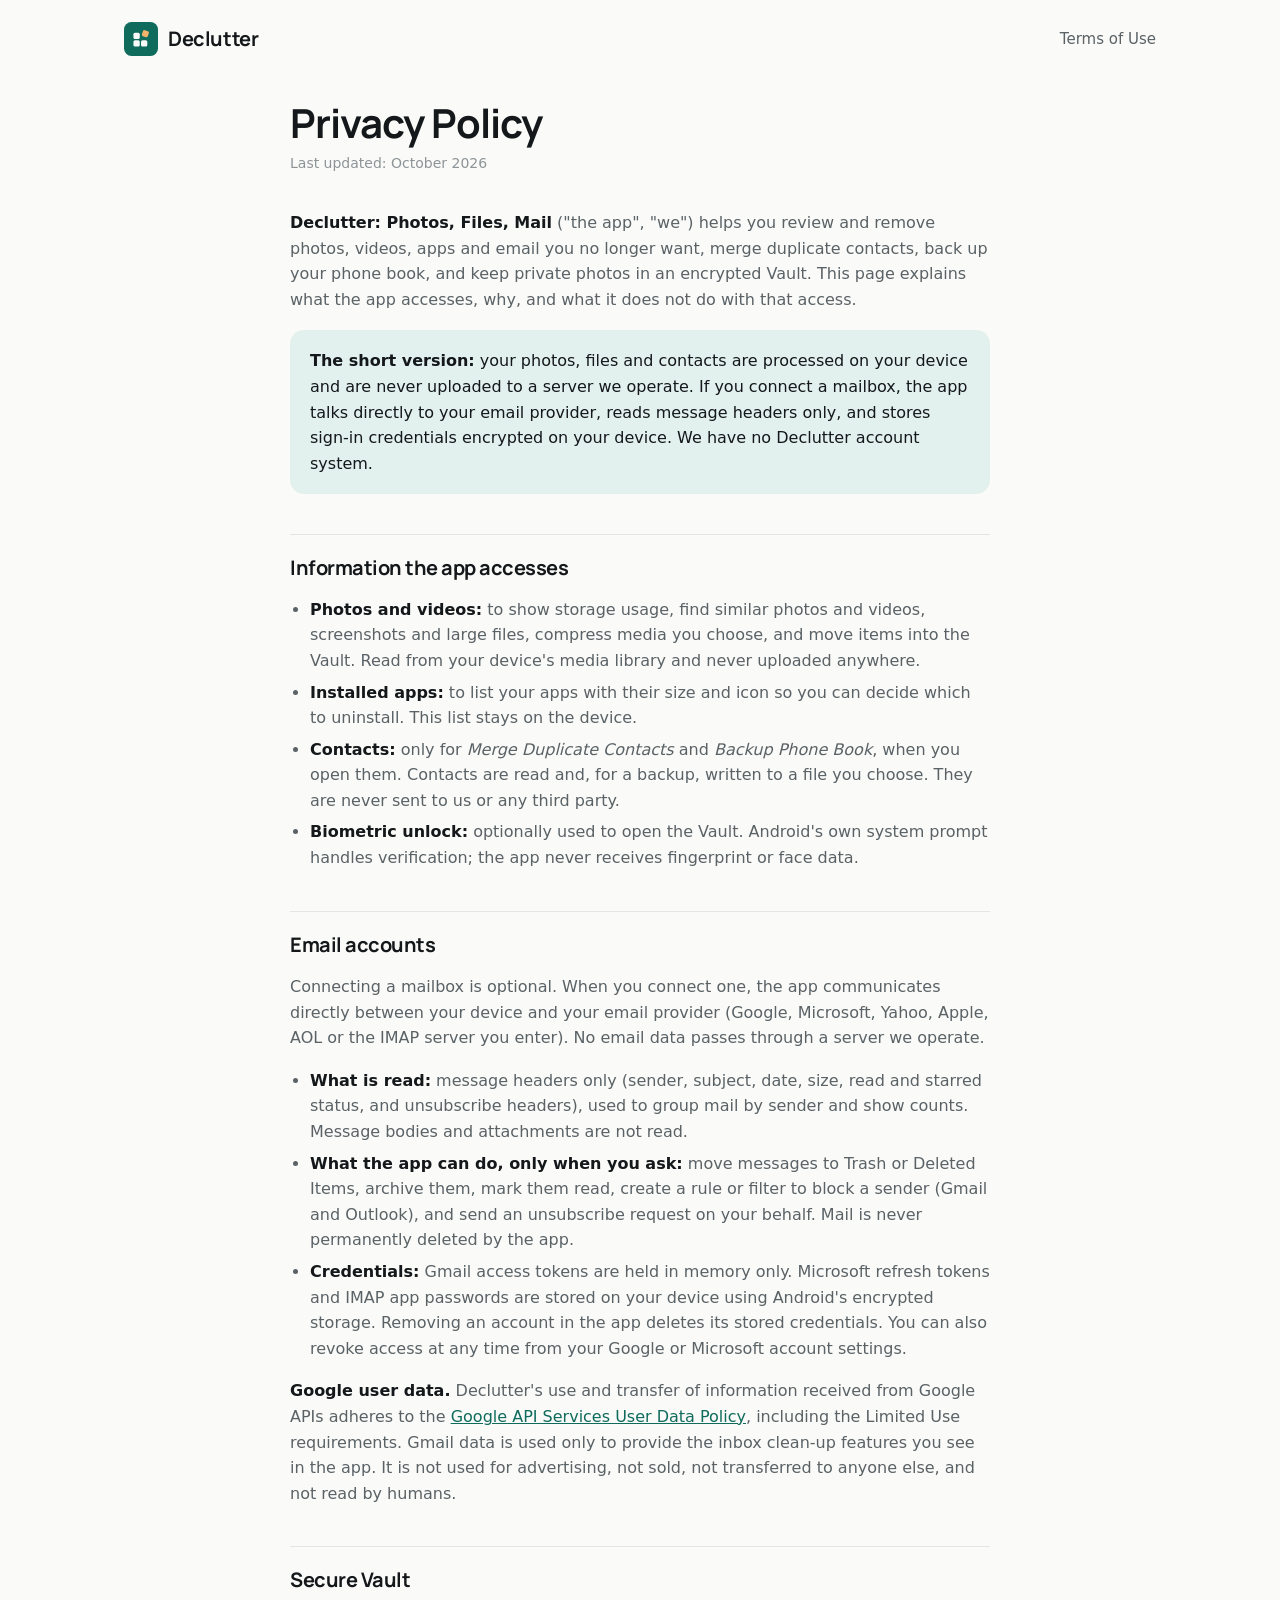
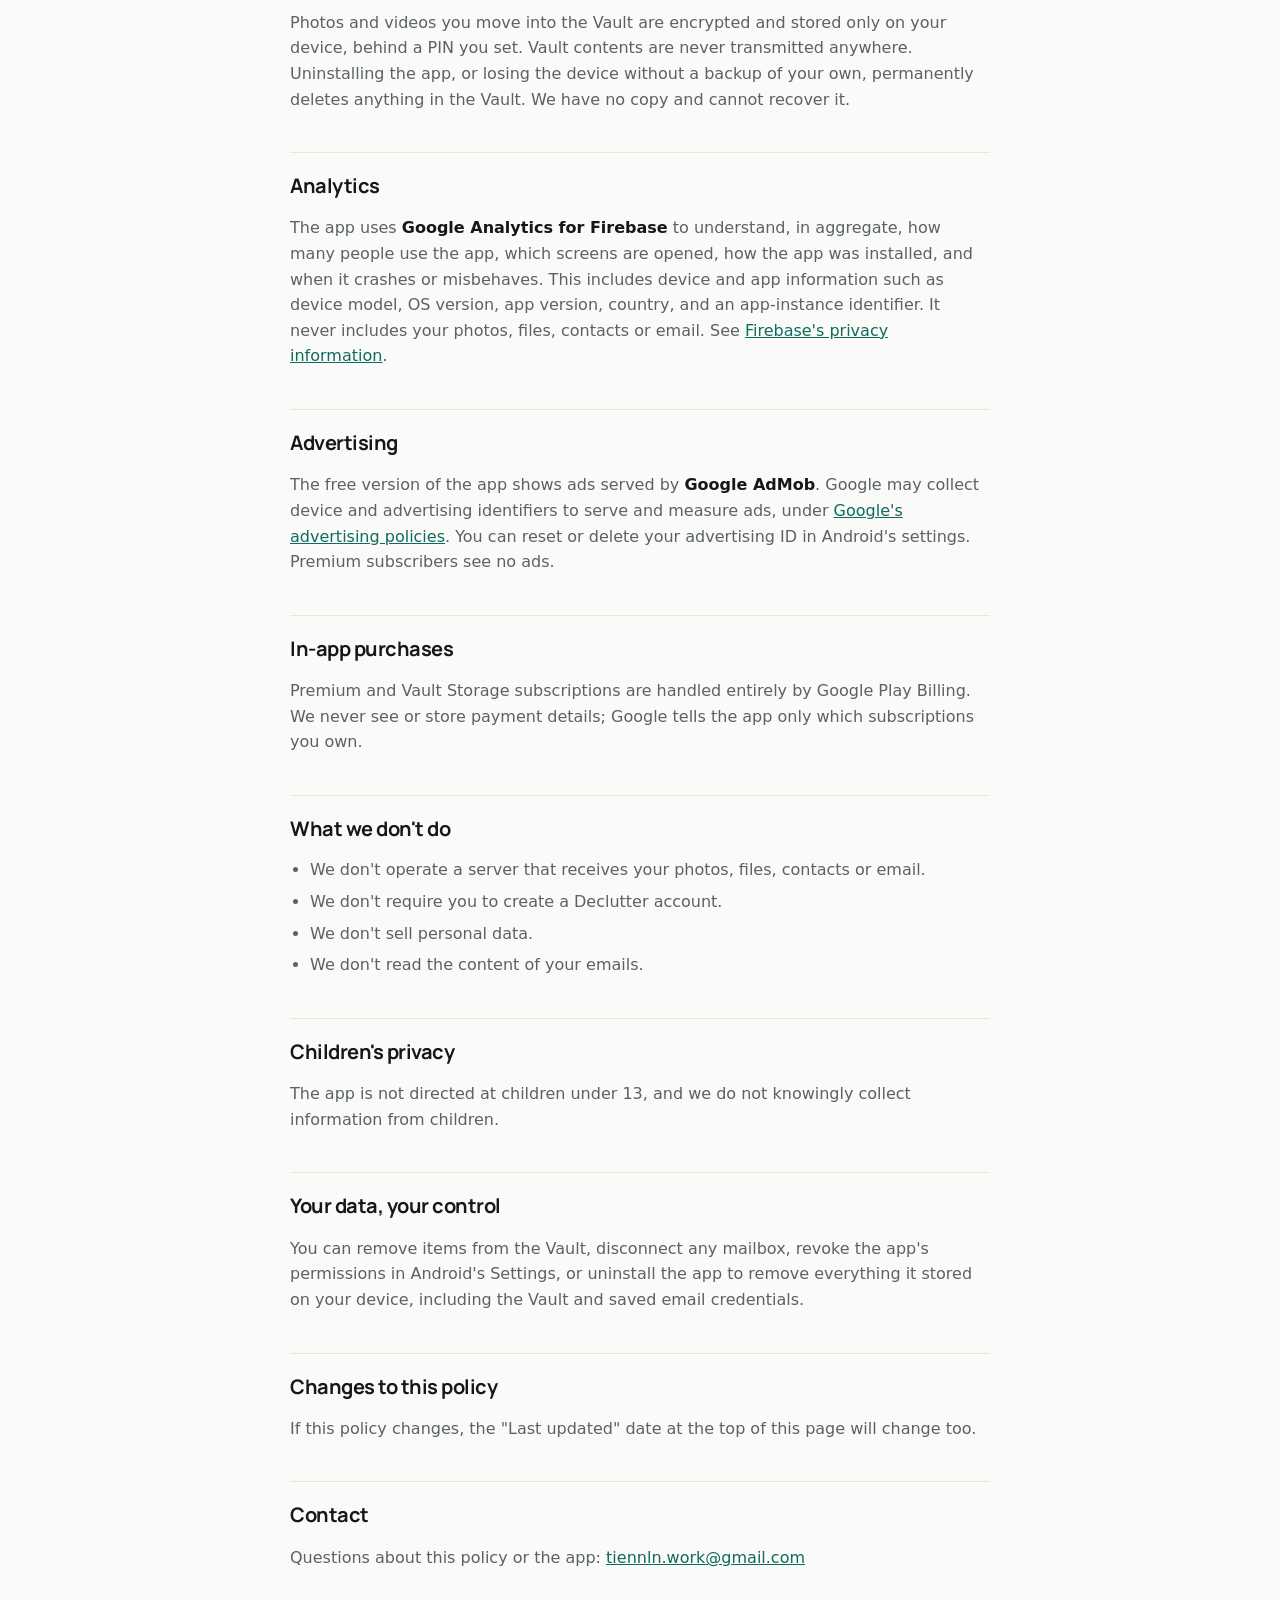
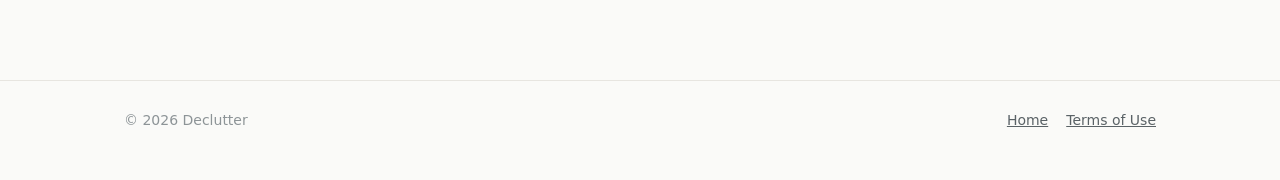
==== privacy/index.html @ a6dafead "Declutter landing page, privacy policy and terms Co-Authored-By: Claude Opus 5.5 <noreply@anthropic." ====
<!doctype html>
<html lang="en">
<head>
<meta charset="utf-8" />
<meta name="viewport" content="width=device-width, initial-scale=1" />
<title>Privacy Policy · Declutter</title>
<link rel="icon" href="/favicon.svg" type="image/svg+xml" />
<link rel="icon" href="/favicon-32.png" sizes="32x32" type="image/png" />
<link rel="apple-touch-icon" href="/apple-touch-icon.png" />
<link rel="stylesheet" href="/styles.css" />
</head>
<body>
<header class="wrap top">
  <a class="brand" href="/"><img src="/brand/mark.svg" alt="" /><span>Declutter</span></a>
  <nav><a href="/term-of-use">Terms of Use</a></nav>
</header>

<main class="wrap legal">
  <h1>Privacy Policy</h1>
  <p class="updated">Last updated: <!-- EDIT: set the actual publish date --> October 2026</p>

  <p><strong>Declutter: Photos, Files, Mail</strong> ("the app", "we") helps you review and remove
  photos, videos, apps and email you no longer want, merge duplicate contacts, back up your phone
  book, and keep private photos in an encrypted Vault. This page explains what the app accesses,
  why, and what it does not do with that access.</p>

  <div class="callout">
    <p><strong>The short version:</strong> your photos, files and contacts are processed on your
    device and are never uploaded to a server we operate. If you connect a mailbox, the app talks
    directly to your email provider, reads message headers only, and stores sign-in credentials
    encrypted on your device. We have no Declutter account system.</p>
  </div>

  <h2>Information the app accesses</h2>
  <ul>
    <li><strong>Photos and videos:</strong> to show storage usage, find similar photos and videos,
    screenshots and large files, compress media you choose, and move items into the Vault. Read
    from your device's media library and never uploaded anywhere.</li>
    <li><strong>Installed apps:</strong> to list your apps with their size and icon so you can
    decide which to uninstall. This list stays on the device.</li>
    <li><strong>Contacts:</strong> only for <em>Merge Duplicate Contacts</em> and <em>Backup
    Phone Book</em>, when you open them. Contacts are read and, for a backup, written to a file you
    choose. They are never sent to us or any third party.</li>
    <li><strong>Biometric unlock:</strong> optionally used to open the Vault. Android's own system
    prompt handles verification; the app never receives fingerprint or face data.</li>
  </ul>

  <h2>Email accounts</h2>
  <p>Connecting a mailbox is optional. When you connect one, the app communicates directly
  between your device and your email provider (Google, Microsoft, Yahoo, Apple, AOL or the IMAP
  server you enter). No email data passes through a server we operate.</p>
  <ul>
    <li><strong>What is read:</strong> message headers only (sender, subject, date, size, read and
    starred status, and unsubscribe headers), used to group mail by sender and show counts. Message
    bodies and attachments are not read.</li>
    <li><strong>What the app can do, only when you ask:</strong> move messages to Trash or Deleted
    Items, archive them, mark them read, create a rule or filter to block a sender (Gmail and
    Outlook), and send an unsubscribe request on your behalf. Mail is never permanently deleted by
    the app.</li>
    <li><strong>Credentials:</strong> Gmail access tokens are held in memory only. Microsoft
    refresh tokens and IMAP app passwords are stored on your device using Android's encrypted
    storage. Removing an account in the app deletes its stored credentials. You can also revoke
    access at any time from your Google or Microsoft account settings.</li>
  </ul>
  <p><strong>Google user data.</strong> Declutter's use and transfer of information received
  from Google APIs adheres to the
  <a href="https://developers.google.com/terms/api-services-user-data-policy" target="_blank" rel="noopener">Google
  API Services User Data Policy</a>, including the Limited Use requirements. Gmail data is used
  only to provide the inbox clean-up features you see in the app. It is not used for advertising,
  not sold, not transferred to anyone else, and not read by humans.</p>

  <h2>Secure Vault</h2>
  <p>Photos and videos you move into the Vault are encrypted and stored only on your device,
  behind a PIN you set. Vault contents are never transmitted anywhere. Uninstalling the app, or
  losing the device without a backup of your own, permanently deletes anything in the Vault. We
  have no copy and cannot recover it.</p>

  <h2>Analytics</h2>
  <p>The app uses <strong>Google Analytics for Firebase</strong> to understand, in aggregate, how
  many people use the app, which screens are opened, how the app was installed, and when it
  crashes or misbehaves. This includes device and app information such as device model, OS
  version, app version, country, and an app-instance identifier. It never includes your photos,
  files, contacts or email. See
  <a href="https://firebase.google.com/support/privacy" target="_blank" rel="noopener">Firebase's
  privacy information</a>.</p>

  <h2>Advertising</h2>
  <p>The free version of the app shows ads served by <strong>Google AdMob</strong>. Google may
  collect device and advertising identifiers to serve and measure ads, under
  <a href="https://policies.google.com/technologies/ads" target="_blank" rel="noopener">Google's
  advertising policies</a>. You can reset or delete your advertising ID in Android's settings.
  Premium subscribers see no ads.</p>

  <h2>In-app purchases</h2>
  <p>Premium and Vault Storage subscriptions are handled entirely by Google Play Billing. We never
  see or store payment details; Google tells the app only which subscriptions you own.</p>

  <h2>What we don't do</h2>
  <ul>
    <li>We don't operate a server that receives your photos, files, contacts or email.</li>
    <li>We don't require you to create a Declutter account.</li>
    <li>We don't sell personal data.</li>
    <li>We don't read the content of your emails.</li>
  </ul>

  <h2>Children's privacy</h2>
  <p>The app is not directed at children under 13, and we do not knowingly collect information
  from children.</p>

  <h2>Your data, your control</h2>
  <p>You can remove items from the Vault, disconnect any mailbox, revoke the app's permissions in
  Android's Settings, or uninstall the app to remove everything it stored on your device,
  including the Vault and saved email credentials.</p>

  <h2>Changes to this policy</h2>
  <p>If this policy changes, the "Last updated" date at the top of this page will change too.</p>

  <h2>Contact</h2>
  <p>Questions about this policy or the app:
  <a href="mailto:tiennln.work@gmail.com">tiennln.work@gmail.com</a></p>
</main>

<footer class="site">
  <div class="wrap">
    <span>&copy; 2026 Declutter</span>
    <span><a href="/">Home</a><a href="/term-of-use">Terms of Use</a></span>
  </div>
</footer>
</body>
</html>
---- styles.css ----
@font-face {
  font-family: "Manrope";
  src: url("/fonts/manrope.ttf") format("truetype");
  font-weight: 200 800;
  font-display: swap;
}

:root {
  --paper: #fafaf8;
  --paper-2: #f1efe9;
  --card: #ffffff;
  --ink-900: #14181a;
  --ink-600: #5a6266;
  --ink-400: #8d9497;
  --line: #e7e5e0;
  --teal: #0f6b5c;
  --teal-soft: #e3f1ee;
  --amber: #f2b36b;
  --amber-ink: #8a4e12;
  --display: "Manrope", ui-sans-serif, system-ui, sans-serif;
  --body: ui-sans-serif, system-ui, "Segoe UI", Roboto, "Helvetica Neue", Arial, sans-serif;
}
@media (prefers-color-scheme: dark) {
  :root {
    --paper: #121412;
    --paper-2: #181b19;
    --card: #1b1e1c;
    --ink-900: #f2f1ee;
    --ink-600: #aeb4b2;
    --ink-400: #7a807d;
    --line: #2a2d2a;
    --teal: #3fa88f;
    --teal-soft: #1e2e2a;
    --amber-ink: #f2b36b;
  }
}

* { box-sizing: border-box; }
html { -webkit-text-size-adjust: 100%; }
body {
  margin: 0;
  background: var(--paper);
  color: var(--ink-900);
  font-family: var(--body);
  font-size: 17px;
  line-height: 1.6;
}
img { max-width: 100%; display: block; }
a { color: var(--teal); }
a:focus-visible, .play:focus-visible { outline: 2px solid var(--teal); outline-offset: 3px; }

.wrap { max-width: 1080px; margin: 0 auto; padding: 0 24px; }

/* Header */
.top { display: flex; align-items: center; justify-content: space-between; padding-block: 22px; }
.brand { display: flex; align-items: center; gap: 10px; text-decoration: none; color: var(--ink-900); }
.brand img { width: 34px; height: 34px; }
.brand span { font-family: var(--display); font-weight: 700; font-size: 20px; letter-spacing: -0.02em; }
.top nav { display: flex; gap: 22px; font-size: 15px; }
.top nav a { color: var(--ink-600); text-decoration: none; }
.top nav a:hover { color: var(--ink-900); }

/* Type */
h1, h2, h3 { font-family: var(--display); letter-spacing: -0.025em; margin: 0; }
h1 { font-size: clamp(40px, 6vw, 64px); line-height: 1.04; font-weight: 700; }
h2 { font-size: clamp(28px, 3.6vw, 40px); line-height: 1.12; font-weight: 700; }
h3 { font-size: 19px; font-weight: 700; letter-spacing: -0.01em; }
.kicker {
  font-size: 13px; font-weight: 600; letter-spacing: 0.08em; text-transform: uppercase;
  color: var(--amber-ink); margin: 0 0 14px;
}
.lede { font-size: 19px; color: var(--ink-600); max-width: 36ch; margin: 22px 0 30px; }
p { margin: 0 0 14px; }
h2 + p { margin-top: 18px; }
.muted { color: var(--ink-600); }

/* Hero */
.hero { display: grid; grid-template-columns: 1.15fr 0.85fr; gap: 56px; align-items: center; padding-block: 48px 88px; }
.hero h1 em { font-style: normal; color: var(--teal); }
.cta-row { display: flex; align-items: center; gap: 18px; flex-wrap: wrap; }
.play img { height: 56px; width: auto; }
.cta-note { font-size: 14px; color: var(--ink-400); }

/* Phone frame around real screenshots */
.phone {
  width: 100%; max-width: 300px; margin: 0 auto;
  border-radius: 38px; padding: 9px; background: #14181a;
  box-shadow: 0 1px 0 rgba(255,255,255,.06) inset, 0 30px 60px -30px rgba(20,24,26,.45);
}
.phone img { border-radius: 30px; width: 100%; height: auto; }
.hero .phone { transform: rotate(2deg); }

/* Feature rows */
.feature { display: grid; grid-template-columns: 1fr 1fr; gap: 64px; align-items: center; padding-block: 72px; border-top: 1px solid var(--line); }
.feature.flip .copy { order: 2; }
.feature .copy p { color: var(--ink-600); max-width: 44ch; }
.feature .phone { max-width: 270px; }
.ticks { list-style: none; padding: 0; margin: 20px 0 0; }
.ticks li { position: relative; padding-left: 24px; margin-bottom: 8px; color: var(--ink-900); font-size: 16px; }
.ticks li::before {
  content: ""; position: absolute; left: 0; top: 0.55em;
  width: 11px; height: 11px; border-radius: 3px; background: var(--teal);
}
.providers { display: flex; flex-wrap: wrap; gap: 8px; margin-top: 18px; }
.providers span {
  font-size: 14px; padding: 5px 12px; border-radius: 999px;
  background: var(--card); border: 1px solid var(--line); color: var(--ink-600);
}

/* Also included */
.more { padding-block: 72px; border-top: 1px solid var(--line); }
.more-grid { display: grid; grid-template-columns: repeat(4, 1fr); gap: 0; margin-top: 36px; border-top: 2px solid var(--ink-900); }
.more-grid div { padding: 22px 22px 6px 0; }
.more-grid div + div { padding-left: 22px; border-left: 1px solid var(--line); }
.more-grid p { color: var(--ink-600); font-size: 15px; margin-top: 8px; }

/* Data section */
.data { background: var(--teal); color: #fafaf8; border-radius: 28px; padding: 56px; margin: 24px 0 88px; display: grid; grid-template-columns: 0.9fr 1.1fr; gap: 48px; }
.data h2 { color: #fafaf8; }
.data .kicker { color: var(--amber); }
.data dl { margin: 0; }
.data dt { font-weight: 700; font-family: var(--display); font-size: 17px; }
.data dd { margin: 4px 0 22px; color: rgba(250,250,248,.78); font-size: 16px; }
.data dd:last-child { margin-bottom: 0; }
.data a { color: #fafaf8; }

/* Closing CTA */
.closing { text-align: center; padding-block: 24px 96px; }
.closing img.mark { width: 64px; height: 64px; margin: 0 auto 22px; }
.closing .cta-row { justify-content: center; margin-top: 26px; }

/* Footer */
footer.site { border-top: 1px solid var(--line); padding: 28px 0 48px; font-size: 14px; color: var(--ink-400); }
footer.site .wrap { display: flex; justify-content: space-between; gap: 16px; flex-wrap: wrap; }
footer.site a { color: var(--ink-600); margin-left: 18px; }
footer.site a:first-child { margin-left: 0; }

/* Legal pages */
.legal { max-width: 748px; padding-top: 24px; padding-bottom: 96px; }
.legal h1 { font-size: clamp(30px, 4vw, 40px); margin-bottom: 8px; }
.legal .updated { color: var(--ink-400); font-size: 14px; margin: 0 0 36px; }
.legal h2 { font-size: 20px; margin: 40px 0 10px; padding-top: 22px; border-top: 1px solid var(--line); }
.legal p, .legal li { color: var(--ink-600); font-size: 16px; }
.legal ul { padding-left: 20px; }
.legal li { margin-bottom: 6px; }
.legal strong { color: var(--ink-900); }
.callout { background: var(--teal-soft); border-radius: 14px; padding: 18px 20px; margin: 18px 0; }
.callout p { color: var(--ink-900); margin: 0; }

@media (max-width: 860px) {
  .hero, .feature, .data { grid-template-columns: 1fr; }
  .hero { padding-top: 24px; gap: 48px; }
  .feature { gap: 40px; padding-block: 56px; }
  .feature.flip .copy { order: 0; }
  .more-grid { grid-template-columns: 1fr 1fr; }
  .more-grid div:nth-child(3) { padding-left: 0; border-left: 0; }
  .data { padding: 36px 26px; }
  .top nav a.hide-sm { display: none; }
}
@media (max-width: 520px) {
  .more-grid { grid-template-columns: 1fr; }
  .more-grid div + div { padding-left: 0; border-left: 0; border-top: 1px solid var(--line); }
}
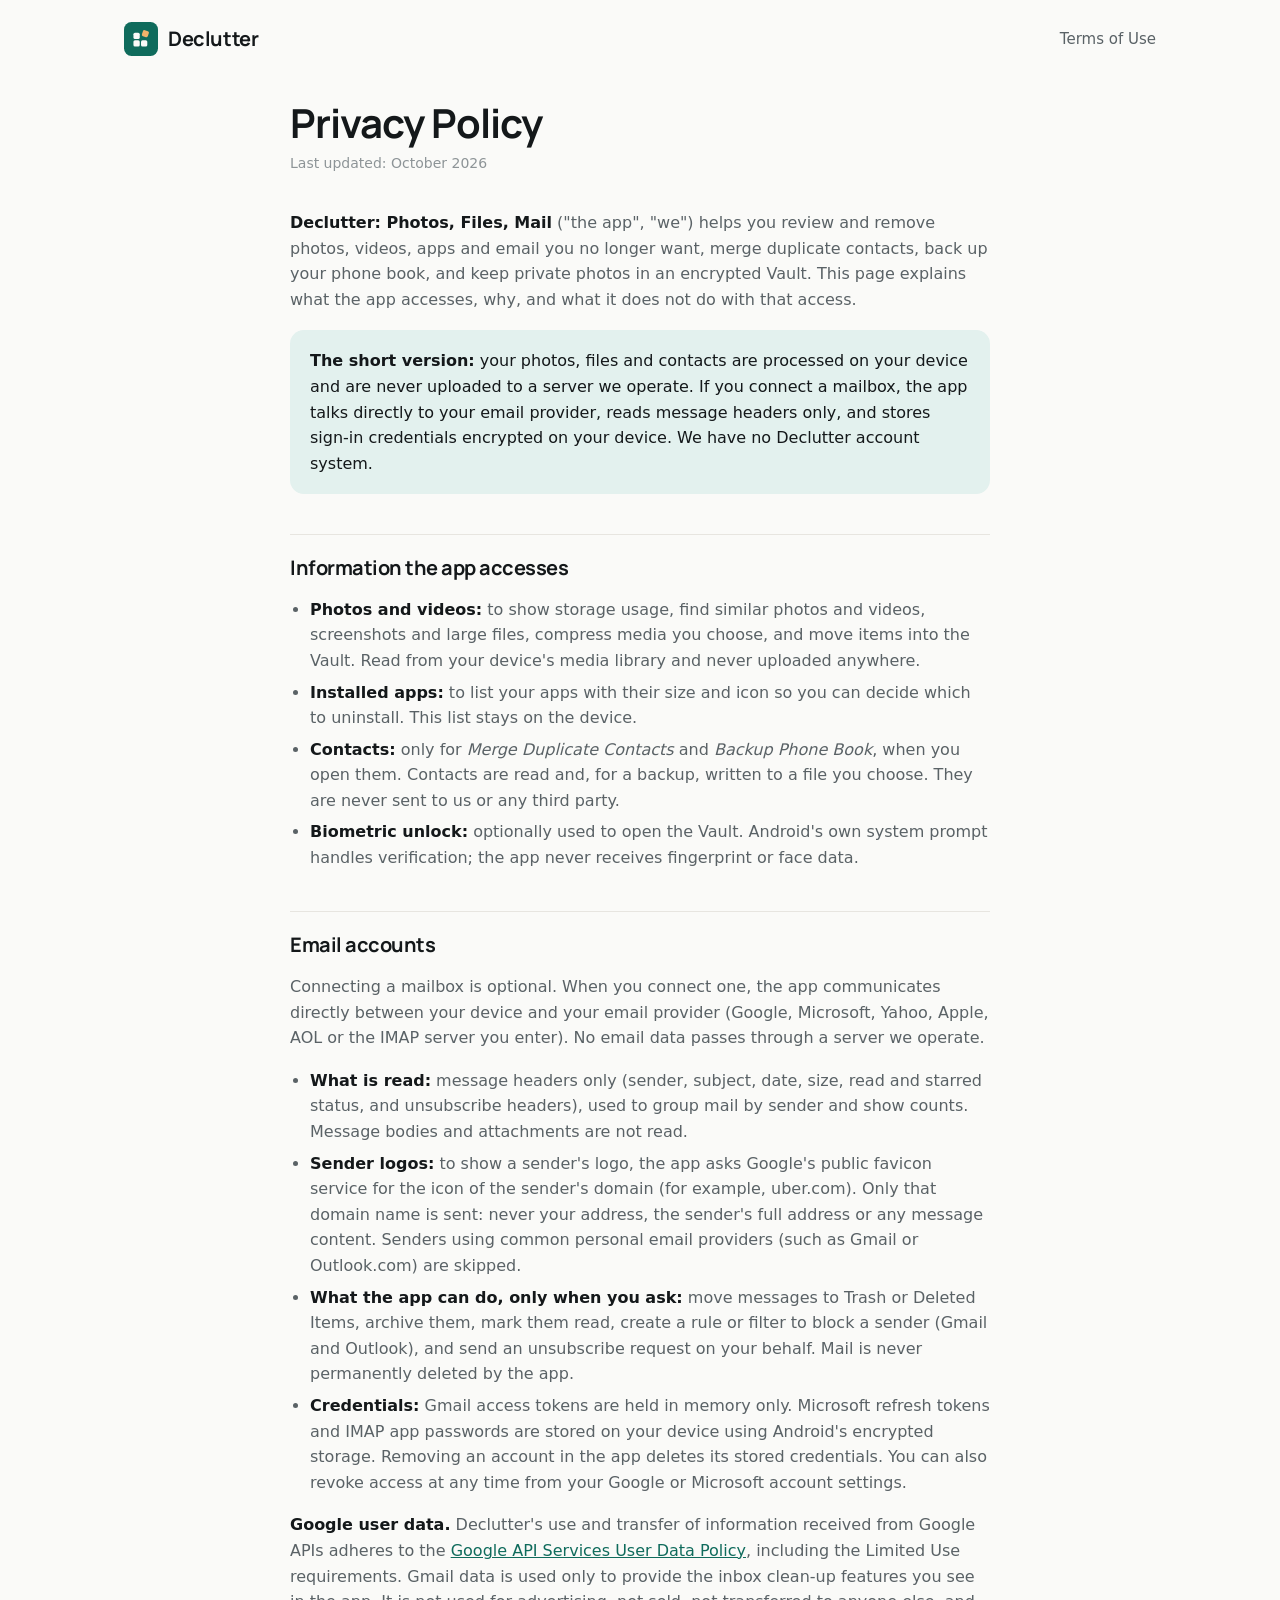
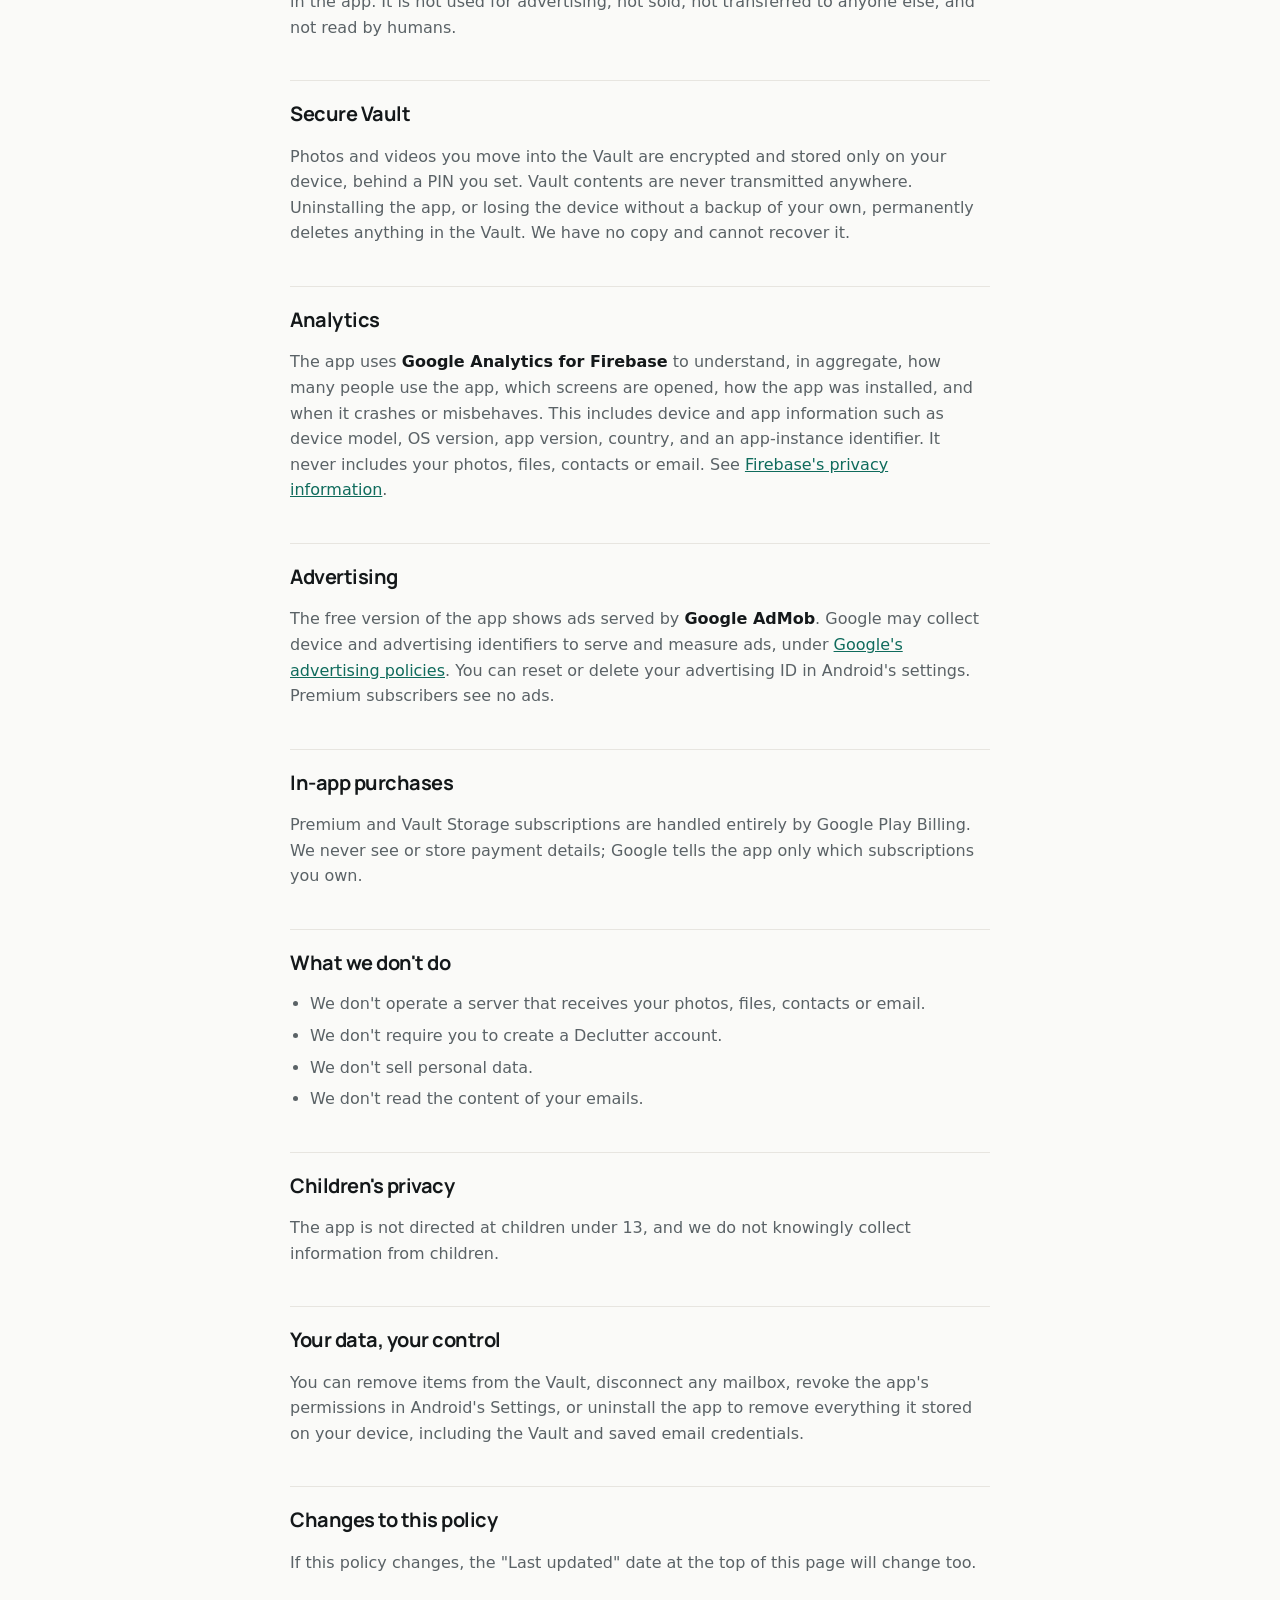
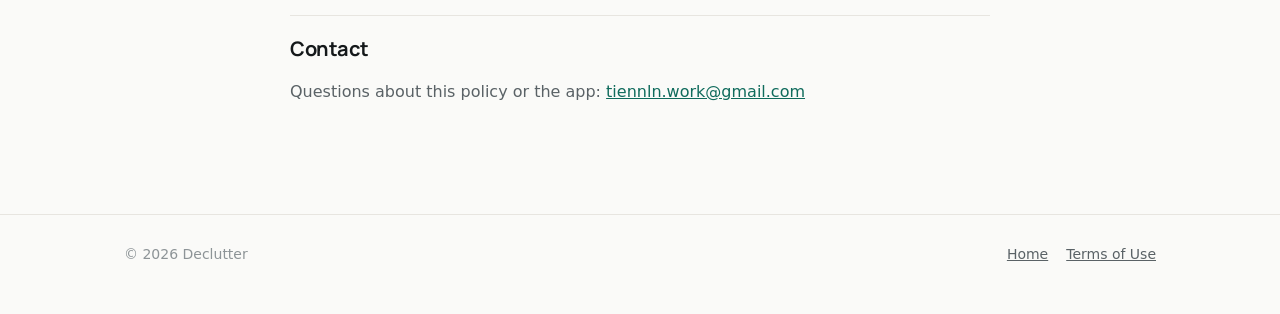
==== commit 9d8f7e46: "privacy: disclose sender logo lookup via Google favicon service Co-Authored-By: Claude Opus 5.5 <nor" ====
--- a/privacy/index.html
+++ b/privacy/index.html
@@ -53,6 +53,10 @@
     <li><strong>What is read:</strong> message headers only (sender, subject, date, size, read and
     starred status, and unsubscribe headers), used to group mail by sender and show counts. Message
     bodies and attachments are not read.</li>
+    <li><strong>Sender logos:</strong> to show a sender's logo, the app asks Google's public
+    favicon service for the icon of the sender's domain (for example, uber.com). Only that domain
+    name is sent: never your address, the sender's full address or any message content. Senders
+    using common personal email providers (such as Gmail or Outlook.com) are skipped.</li>
     <li><strong>What the app can do, only when you ask:</strong> move messages to Trash or Deleted
     Items, archive them, mark them read, create a rule or filter to block a sender (Gmail and
     Outlook), and send an unsubscribe request on your behalf. Mail is never permanently deleted by
